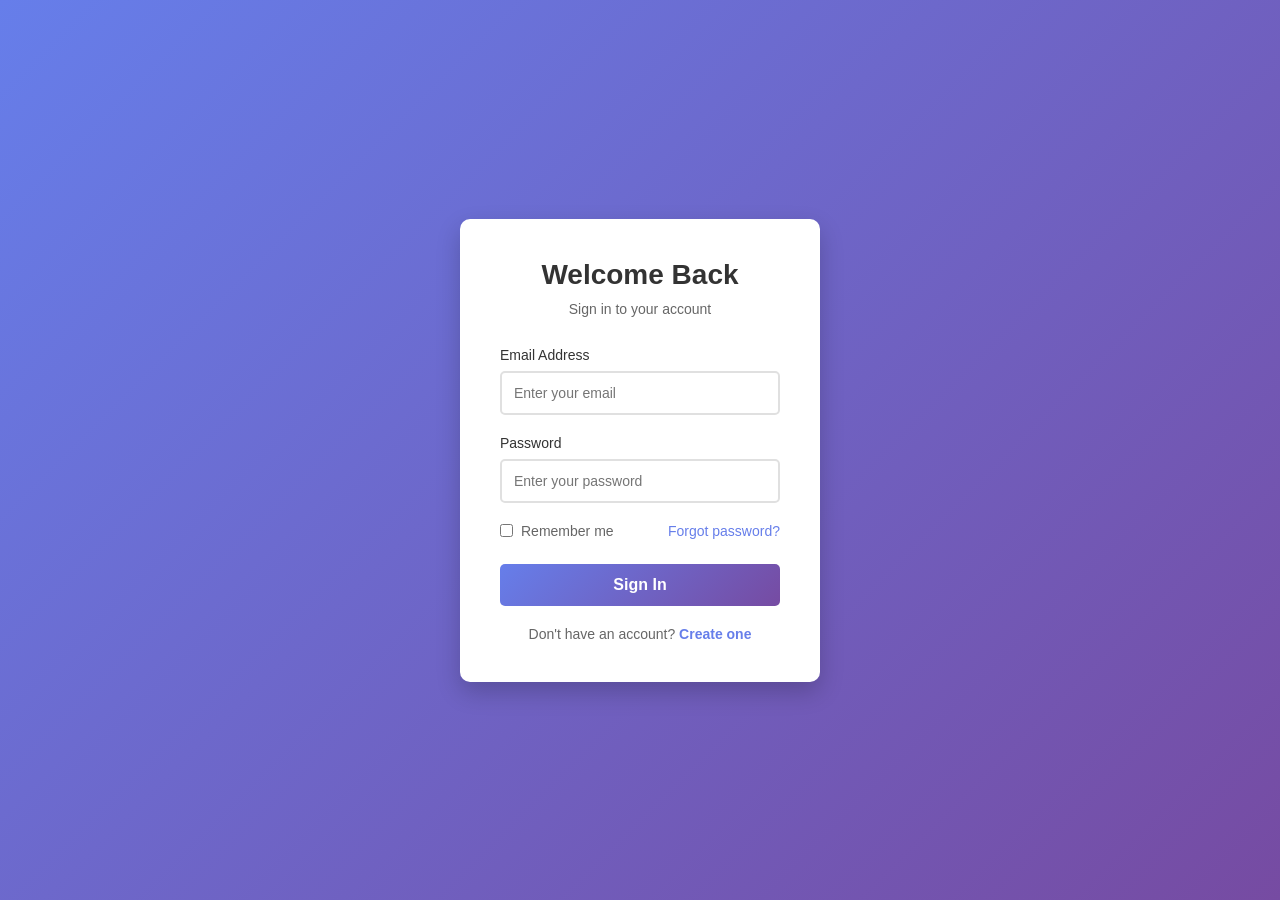
==== frontend/index.html @ 8f9a998d "add all the project files" ====
<!DOCTYPE html>
<html lang="en">

<head>
    <meta charset="UTF-8">
    <meta name="viewport" content="width=device-width, initial-scale=1.0">
    <title>Login - App</title>
    <link rel="stylesheet" href="style.css">
</head>

<body>
    <div class="container">
        <div class="login-box">
            <h1>Welcome Back</h1>
            <p class="subtitle">Sign in to your account</p>

            <form id="loginForm" class="login-form">
                <div class="form-group">
                    <label for="email">Email Address</label>
                    <input type="email" id="email" name="email" placeholder="Enter your email" required>
                </div>

                <div class="form-group">
                    <label for="password">Password</label>
                    <input type="password" id="password" name="password" placeholder="Enter your password" required>
                </div>

                <div class="form-options">
                    <label class="remember-me">
                        <input type="checkbox" name="remember">
                        <span>Remember me</span>
                    </label>
                    <a href="#" class="forgot-password">Forgot password?</a>
                </div>

                <button type="submit" class="login-btn">Sign In</button>
            </form>

            <div class="signup-link">
                Don't have an account? <a href="signup.html">Create one</a>
            </div>
        </div>
    </div>

    <script src="app.js"></script>
</body>

</html>
---- frontend/style.css ----
* {
    margin: 0;
    padding: 0;
    box-sizing: border-box;
}

body {
    font-family: 'Segoe UI', Tahoma, Geneva, Verdana, sans-serif;
    background: linear-gradient(135deg, #667eea 0%, #764ba2 100%);
    min-height: 100vh;
    display: flex;
    justify-content: center;
    align-items: center;
}

.container {
    width: 100%;
    max-width: 400px;
    padding: 20px;
}

.login-box {
    background: white;
    border-radius: 10px;
    box-shadow: 0 10px 25px rgba(0, 0, 0, 0.2);
    padding: 40px;
}

h1 {
    font-size: 28px;
    font-weight: 600;
    color: #333;
    margin-bottom: 10px;
    text-align: center;
}

.subtitle {
    font-size: 14px;
    color: #666;
    text-align: center;
    margin-bottom: 30px;
}

.login-form {
    display: flex;
    flex-direction: column;
}

.form-group {
    margin-bottom: 20px;
}

.form-group label {
    display: block;
    font-size: 14px;
    font-weight: 500;
    color: #333;
    margin-bottom: 8px;
}

.form-group input {
    width: 100%;
    padding: 12px;
    border: 2px solid #e0e0e0;
    border-radius: 5px;
    font-size: 14px;
    transition: border-color 0.3s;
}

.form-group input:focus {
    outline: none;
    border-color: #667eea;
}

.form-options {
    display: flex;
    justify-content: space-between;
    align-items: center;
    margin-bottom: 25px;
    font-size: 14px;
}

.remember-me {
    display: flex;
    align-items: center;
    cursor: pointer;
    color: #666;
}

.remember-me input {
    margin-right: 8px;
    cursor: pointer;
}

.forgot-password {
    color: #667eea;
    text-decoration: none;
    transition: color 0.3s;
}

.forgot-password:hover {
    color: #764ba2;
}

.login-btn {
    background: linear-gradient(135deg, #667eea 0%, #764ba2 100%);
    color: white;
    padding: 12px;
    border: none;
    border-radius: 5px;
    font-size: 16px;
    font-weight: 600;
    cursor: pointer;
    transition: transform 0.2s, box-shadow 0.2s;
}

.login-btn:hover {
    transform: translateY(-2px);
    box-shadow: 0 5px 15px rgba(102, 126, 234, 0.4);
}

.login-btn:active {
    transform: translateY(0);
}

.signup-link {
    text-align: center;
    margin-top: 20px;
    font-size: 14px;
    color: #666;
}

.signup-link a {
    color: #667eea;
    text-decoration: none;
    font-weight: 600;
}

.signup-link a:hover {
    color: #764ba2;
}

/* Responsive Design */
@media (max-width: 480px) {
    .login-box {
        padding: 30px 20px;
    }

    h1 {
        font-size: 24px;
    }
}
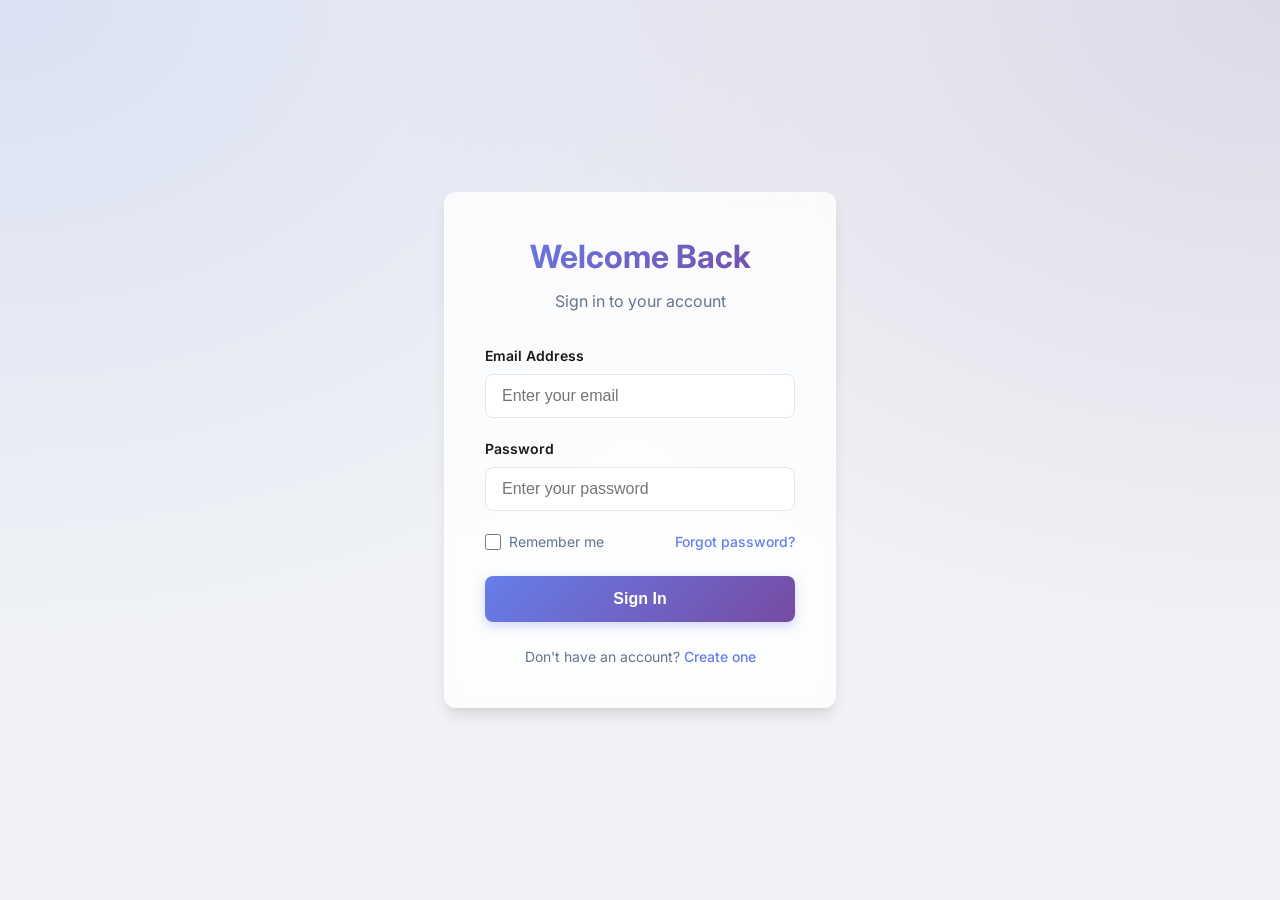
==== commit a0fc6a11: "make a new update" ====
--- a/frontend/index.html
+++ b/frontend/index.html
@@ -1,48 +1,49 @@
 <!DOCTYPE html>
 <html lang="en">
-
 <head>
     <meta charset="UTF-8">
     <meta name="viewport" content="width=device-width, initial-scale=1.0">
-    <title>Login - App</title>
-    <link rel="stylesheet" href="style.css">
+    <meta name="description" content="Secure login to your account">
+    <title>Login - Premium App</title>
+    <link rel="preconnect" href="https://fonts.googleapis.com">
+    <link rel="preconnect" href="https://fonts.gstatic.com" crossorigin>
+    <link href="https://fonts.googleapis.com/css2?family=Inter:wght@400;500;600;700&display=swap" rel="stylesheet">
+    <link rel="stylesheet" href="main.css">
 </head>
-
 <body>
     <div class="container">
-        <div class="login-box">
+        <main class="card">
             <h1>Welcome Back</h1>
             <p class="subtitle">Sign in to your account</p>
 
-            <form id="loginForm" class="login-form">
+            <form id="loginForm">
                 <div class="form-group">
                     <label for="email">Email Address</label>
-                    <input type="email" id="email" name="email" placeholder="Enter your email" required>
+                    <input type="email" id="email" name="email" placeholder="Enter your email" required autocomplete="email">
                 </div>
 
                 <div class="form-group">
                     <label for="password">Password</label>
-                    <input type="password" id="password" name="password" placeholder="Enter your password" required>
+                    <input type="password" id="password" name="password" placeholder="Enter your password" required autocomplete="current-password">
                 </div>
 
                 <div class="form-options">
-                    <label class="remember-me">
+                    <label class="checkbox-group">
                         <input type="checkbox" name="remember">
                         <span>Remember me</span>
                     </label>
                     <a href="#" class="forgot-password">Forgot password?</a>
                 </div>
 
-                <button type="submit" class="login-btn">Sign In</button>
+                <button type="submit" class="btn-primary">Sign In</button>
             </form>
 
-            <div class="signup-link">
+            <div class="footer-link">
                 Don't have an account? <a href="signup.html">Create one</a>
             </div>
-        </div>
+        </main>
     </div>
 
-    <script src="app.js"></script>
+    <script type="module" src="app.js"></script>
 </body>
-
 </html>
--- a/frontend/main.css
+++ b/frontend/main.css
@@ -0,0 +1,189 @@
+:root {
+    --primary-gradient: linear-gradient(135deg, #667eea 0%, #764ba2 100%);
+    --bg-color: #f0f2f5;
+    --text-primary: #1a1a1a;
+    --text-secondary: #64748b;
+    --white: #ffffff;
+    --error: #ef4444;
+    --success: #10b981;
+    --border: #e2e8f0;
+    --shadow-sm: 0 1px 2px 0 rgba(0, 0, 0, 0.05);
+    --shadow-md: 0 4px 6px -1px rgba(0, 0, 0, 0.1), 0 2px 4px -1px rgba(0, 0, 0, 0.06);
+    --shadow-lg: 0 10px 15px -3px rgba(0, 0, 0, 0.1), 0 4px 6px -2px rgba(0, 0, 0, 0.05);
+    --radius: 12px;
+}
+
+* {
+    margin: 0;
+    padding: 0;
+    box-sizing: border-box;
+}
+
+body {
+    font-family: 'Inter', -apple-system, BlinkMacSystemFont, "Segoe UI", Roboto, sans-serif;
+    background: var(--bg-color);
+    background-image:
+        radial-gradient(at 0% 0%, rgba(102, 126, 234, 0.15) 0px, transparent 50%),
+        radial-gradient(at 100% 0%, rgba(118, 75, 162, 0.15) 0px, transparent 50%);
+    min-height: 100vh;
+    display: flex;
+    justify-content: center;
+    align-items: center;
+    color: var(--text-primary);
+    line-height: 1.5;
+}
+
+.container {
+    width: 100%;
+    max-width: 440px;
+    padding: 24px;
+}
+
+.card {
+    background: rgba(255, 255, 255, 0.8);
+    backdrop-filter: blur(12px);
+    -webkit-backdrop-filter: blur(12px);
+    border: 1px solid rgba(255, 255, 255, 0.3);
+    border-radius: var(--radius);
+    padding: 40px;
+    box-shadow: var(--shadow-lg);
+    animation: fadeIn 0.6s cubic-bezier(0.16, 1, 0.3, 1);
+}
+
+@keyframes fadeIn {
+    from {
+        opacity: 0;
+        transform: translateY(20px);
+    }
+
+    to {
+        opacity: 1;
+        transform: translateY(0);
+    }
+}
+
+h1 {
+    font-size: 32px;
+    font-weight: 700;
+    margin-bottom: 8px;
+    text-align: center;
+    background: var(--primary-gradient);
+    -webkit-background-clip: text;
+    background-clip: text;
+    -webkit-text-fill-color: transparent;
+}
+
+.subtitle {
+    font-size: 16px;
+    color: var(--text-secondary);
+    text-align: center;
+    margin-bottom: 32px;
+}
+
+.form-group {
+    margin-bottom: 20px;
+}
+
+.form-group label {
+    display: block;
+    font-size: 14px;
+    font-weight: 600;
+    color: var(--text-primary);
+    margin-bottom: 8px;
+}
+
+.form-group input {
+    width: 100%;
+    padding: 12px 16px;
+    border: 1.5px solid var(--border);
+    border-radius: 8px;
+    font-size: 16px;
+    transition: all 0.2s;
+    background: var(--white);
+}
+
+.form-group input:focus {
+    outline: none;
+    border-color: #667eea;
+    box-shadow: 0 0 0 4px rgba(102, 126, 234, 0.1);
+}
+
+.btn-primary {
+    width: 100%;
+    padding: 14px;
+    background: var(--primary-gradient);
+    color: white;
+    border: none;
+    border-radius: 8px;
+    font-size: 16px;
+    font-weight: 600;
+    cursor: pointer;
+    transition: all 0.3s cubic-bezier(0.4, 0, 0.2, 1);
+    box-shadow: 0 4px 12px rgba(102, 126, 234, 0.3);
+}
+
+.btn-primary:hover {
+    transform: translateY(-2px);
+    box-shadow: 0 8px 20px rgba(102, 126, 234, 0.4);
+}
+
+.btn-primary:active {
+    transform: translateY(0);
+}
+
+.btn-primary:disabled {
+    opacity: 0.7;
+    cursor: not-allowed;
+    transform: none;
+}
+
+.form-options {
+    display: flex;
+    justify-content: space-between;
+    align-items: center;
+    margin-bottom: 24px;
+    font-size: 14px;
+}
+
+.checkbox-group {
+    display: flex;
+    align-items: center;
+    gap: 8px;
+    cursor: pointer;
+    color: var(--text-secondary);
+}
+
+.checkbox-group input {
+    cursor: pointer;
+    width: 16px;
+    height: 16px;
+}
+
+a {
+    color: #667eea;
+    text-decoration: none;
+    font-weight: 500;
+    transition: color 0.2s;
+}
+
+a:hover {
+    color: #764ba2;
+    text-decoration: underline;
+}
+
+.footer-link {
+    text-align: center;
+    margin-top: 24px;
+    font-size: 14px;
+    color: var(--text-secondary);
+}
+
+@media (max-width: 480px) {
+    .card {
+        padding: 32px 24px;
+    }
+
+    h1 {
+        font-size: 28px;
+    }
+}
